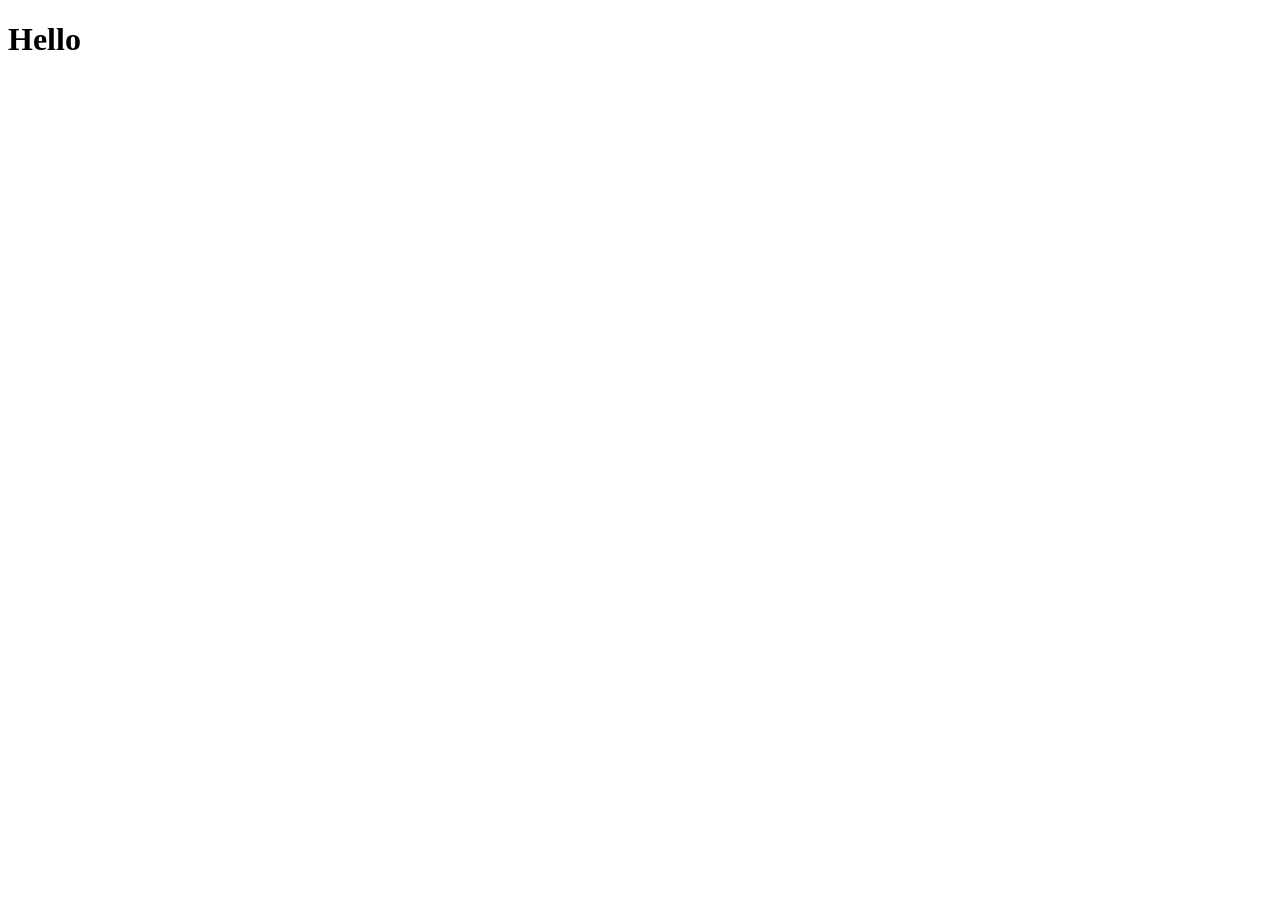
==== WebDev-L2-TributePage/index.html @ 1c3a7617 "Add Tribute Page starter files" ====
<!DOCTYPE html>
<html lang="en">
<head>
    <meta charset="UTF-8">
    <meta name="viewport" content="width=device-width, initial-scale=1.0">
    <title>Tribute Page</title>
    <link rel="stylesheet" href="style.css">
</head>
<body>
  <h1>Hello</h1>  
</body>
</html>
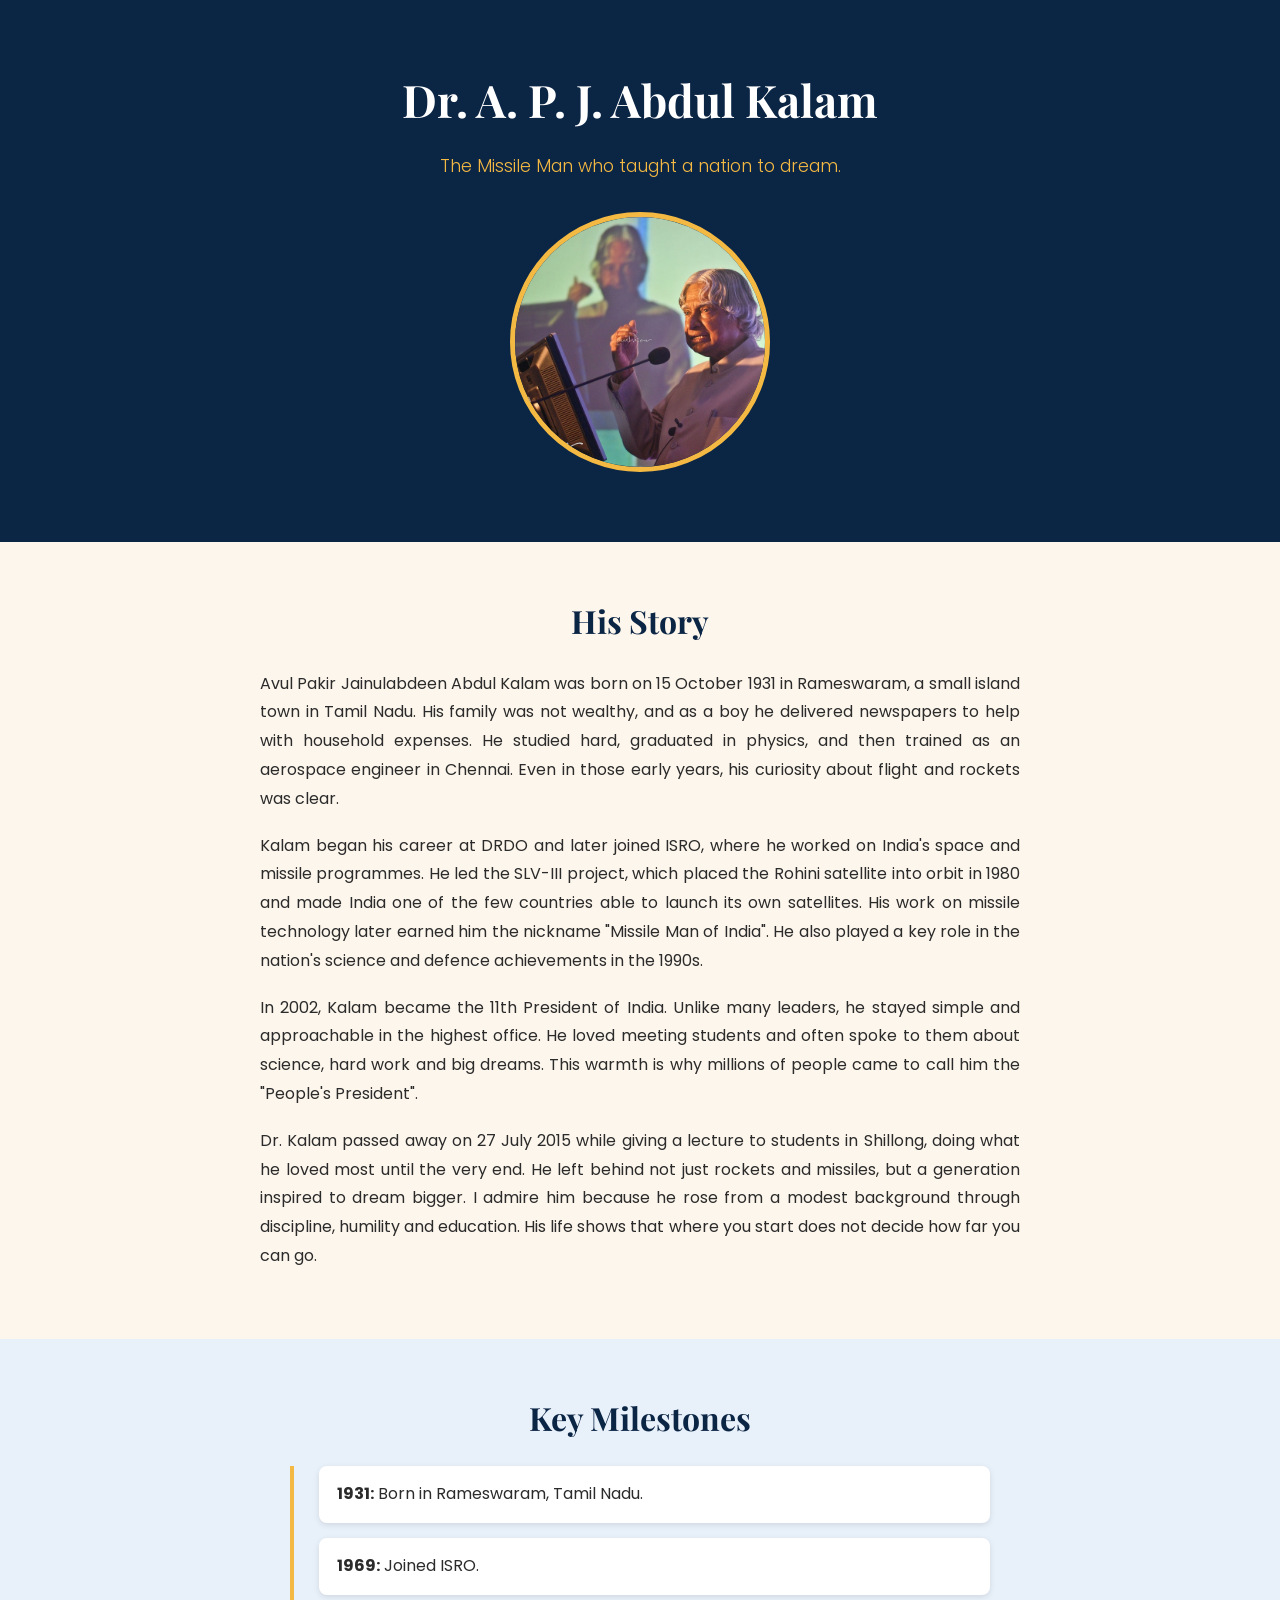
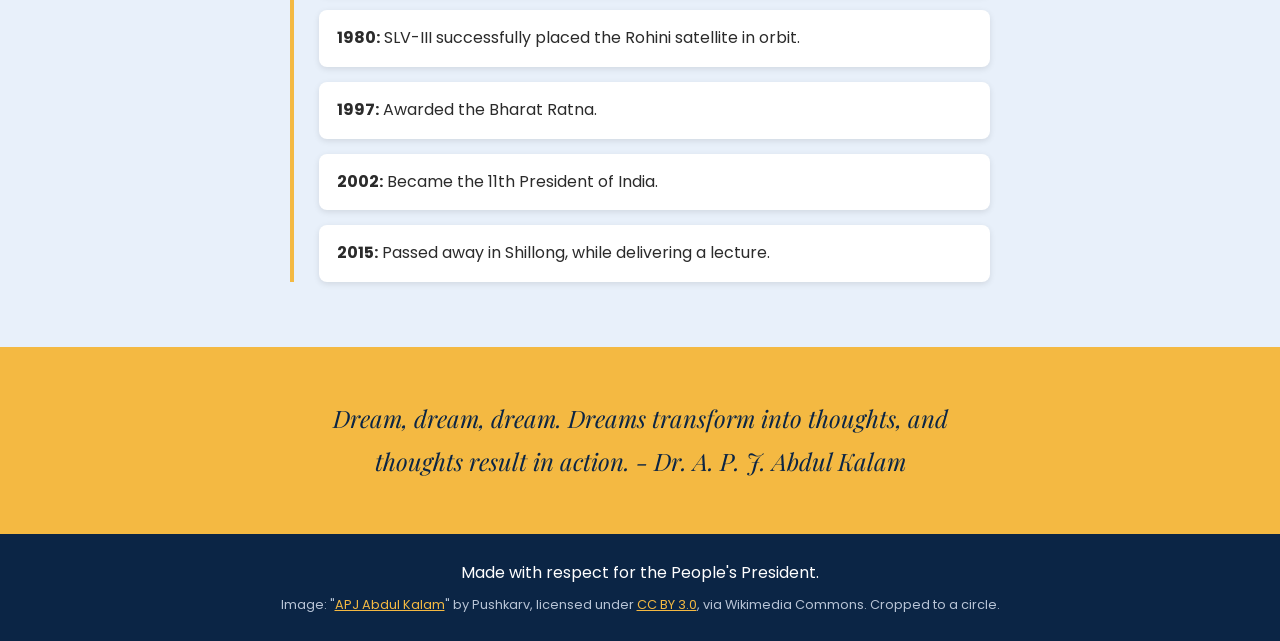
==== commit 20820c1d: "Complete Tribute Page: styling, content, README and screenshots" ====
--- a/WebDev-L2-TributePage/index.html
+++ b/WebDev-L2-TributePage/index.html
@@ -1,12 +1,58 @@
 <!DOCTYPE html>
 <html lang="en">
 <head>
-    <meta charset="UTF-8">
-    <meta name="viewport" content="width=device-width, initial-scale=1.0">
-    <title>Tribute Page</title>
-    <link rel="stylesheet" href="style.css">
+  <meta charset="UTF-8">
+  <meta name="viewport" content="width=device-width, initial-scale=1.0">
+  <title>Tribute to Dr. A. P. J. Abdul Kalam</title>
+  <link rel="preconnect" href="https://fonts.googleapis.com">
+  <link href="https://fonts.googleapis.com/css2?family=Playfair+Display:wght@600;700&family=Poppins:wght@300;400;500&display=swap" rel="stylesheet">
+  <link rel="stylesheet" href="style.css">
 </head>
 <body>
-  <h1>Hello</h1>  
+
+  <header class="hero">
+    <h1>Dr. A. P. J. Abdul Kalam</h1>
+    <p class="tagline">The Missile Man who taught a nation to dream.</p>
+    <img src="images/kalam.jpg" alt="Portrait of Dr. A. P. J. Abdul Kalam">
+  </header>
+
+  <main>
+    <section class="biography">
+      <h2>His Story</h2>
+      <p>Avul Pakir Jainulabdeen Abdul Kalam was born on 15 October 1931 in Rameswaram, a small island town in Tamil Nadu. His family was not wealthy, and as a boy he delivered newspapers to help with household expenses. He studied hard, graduated in physics, and then trained as an aerospace engineer in Chennai. Even in those early years, his curiosity about flight and rockets was clear.</p>
+      <p>Kalam began his career at DRDO and later joined ISRO, where he worked on India's space and missile programmes. He led the SLV-III project, which placed the Rohini satellite into orbit in 1980 and made India one of the few countries able to launch its own satellites. His work on missile technology later earned him the nickname "Missile Man of India". He also played a key role in the nation's science and defence achievements in the 1990s.</p>
+      <p>In 2002, Kalam became the 11th President of India. Unlike many leaders, he stayed simple and approachable in the highest office. He loved meeting students and often spoke to them about science, hard work and big dreams. This warmth is why millions of people came to call him the "People's President".</p>
+      <p>Dr. Kalam passed away on 27 July 2015 while giving a lecture to students in Shillong, doing what he loved most until the very end. He left behind not just rockets and missiles, but a generation inspired to dream bigger. I admire him because he rose from a modest background through discipline, humility and education. His life shows that where you start does not decide how far you can go.</p>
+    </section>
+
+    <section class="timeline">
+      <h2>Key Milestones</h2>
+      <ol>
+        <li><strong>1931:</strong> Born in Rameswaram, Tamil Nadu.</li>
+        <li><strong>1969:</strong> Joined ISRO.</li>
+        <li><strong>1980:</strong> SLV-III successfully placed the Rohini satellite in orbit.</li>
+        <li><strong>1997:</strong> Awarded the Bharat Ratna.</li>
+        <li><strong>2002:</strong> Became the 11th President of India.</li>
+        <li><strong>2015:</strong> Passed away in Shillong, while delivering a lecture.</li>
+      </ol>
+    </section>
+
+    <section class="quote">
+      <blockquote>
+        Dream, dream, dream. Dreams transform into thoughts, and thoughts result in action.
+        - Dr. A. P. J. Abdul Kalam
+      </blockquote>
+    </section>
+  </main>
+
+  <footer>
+    <p>Made with respect for the People's President.</p>
+    <p class="credit">
+  Image: "<a href="https://commons.wikimedia.org/wiki/File:APJ_Abdul_Kalam.jpg">APJ Abdul Kalam</a>"
+  by Pushkarv, licensed under
+  <a href="https://creativecommons.org/licenses/by/3.0/">CC BY 3.0</a>,
+  via Wikimedia Commons. Cropped to a circle.</p>
+  </footer>
+
 </body>
 </html>
--- a/WebDev-L2-TributePage/style.css
+++ b/WebDev-L2-TributePage/style.css
@@ -0,0 +1,136 @@
+/* ---------- Reset and base ---------- */
+* {
+  margin: 0;
+  padding: 0;
+  box-sizing: border-box;
+}
+
+body {
+  font-family: 'Poppins', sans-serif;
+  line-height: 1.8;
+  color: #2b2b2b;
+  background-color: #fdf6ec;
+}
+
+h1, h2 {
+  font-family: 'Playfair Display', serif;
+}
+
+/* ---------- Hero ---------- */
+.hero {
+  background-color: #0b2545;
+  color: #ffffff;
+  text-align: center;
+  padding: 60px 20px;
+}
+
+.hero h1 {
+  font-size: 2.8rem;
+  margin-bottom: 10px;
+}
+
+.tagline {
+  font-size: 1.1rem;
+  font-weight: 300;
+  color: #f4b942;
+  margin-bottom: 30px;
+}
+
+.hero img {
+  width: 260px;
+  height: 260px;
+  object-fit: cover;
+  border-radius: 50%;
+  border: 5px solid #f4b942;
+}
+
+/* ---------- Shared section style ---------- */
+section {
+  max-width: 800px;
+  margin: 0 auto;
+  padding: 50px 20px;
+}
+
+section h2 {
+  font-size: 2rem;
+  color: #0b2545;
+  margin-bottom: 20px;
+  text-align: center;
+}
+
+/* ---------- Biography ---------- */
+.biography p {
+  margin-bottom: 18px;
+  text-align: justify;
+}
+
+/* ---------- Timeline ---------- */
+.timeline {
+  max-width: none;
+  background-color: #e8f0fa;
+}
+
+.timeline ol {
+  max-width: 700px;
+  margin: 0 auto;
+  list-style: none;
+  border-left: 4px solid #f4b942;
+  padding-left: 25px;
+}
+
+.timeline li {
+  background-color: #ffffff;
+  padding: 14px 18px;
+  margin-bottom: 15px;
+  border-radius: 8px;
+  box-shadow: 0 2px 6px rgba(0, 0, 0, 0.1);
+}
+
+/* ---------- Quote ---------- */
+.quote {
+  max-width: none;
+  background-color: #f4b942;
+  text-align: center;
+}
+
+blockquote {
+  max-width: 700px;
+  margin: 0 auto;
+  font-family: 'Playfair Display', serif;
+  font-size: 1.5rem;
+  font-style: italic;
+  color: #0b2545;
+}
+
+/* ---------- Footer ---------- */
+footer {
+  background-color: #0b2545;
+  color: #ffffff;
+  text-align: center;
+  padding: 25px 20px;
+}
+
+.credit {
+  font-size: 0.8rem;
+  color: #b8c4d6;
+  margin-top: 6px;
+}
+.credit a {
+  color: #f4b942;
+}
+
+/* ---------- Mobile ---------- */
+@media (max-width: 600px) {
+  .hero h1 {
+    font-size: 2rem;
+  }
+
+  .hero img {
+    width: 200px;
+    height: 200px;
+  }
+
+  blockquote {
+    font-size: 1.2rem;
+  }
+}
